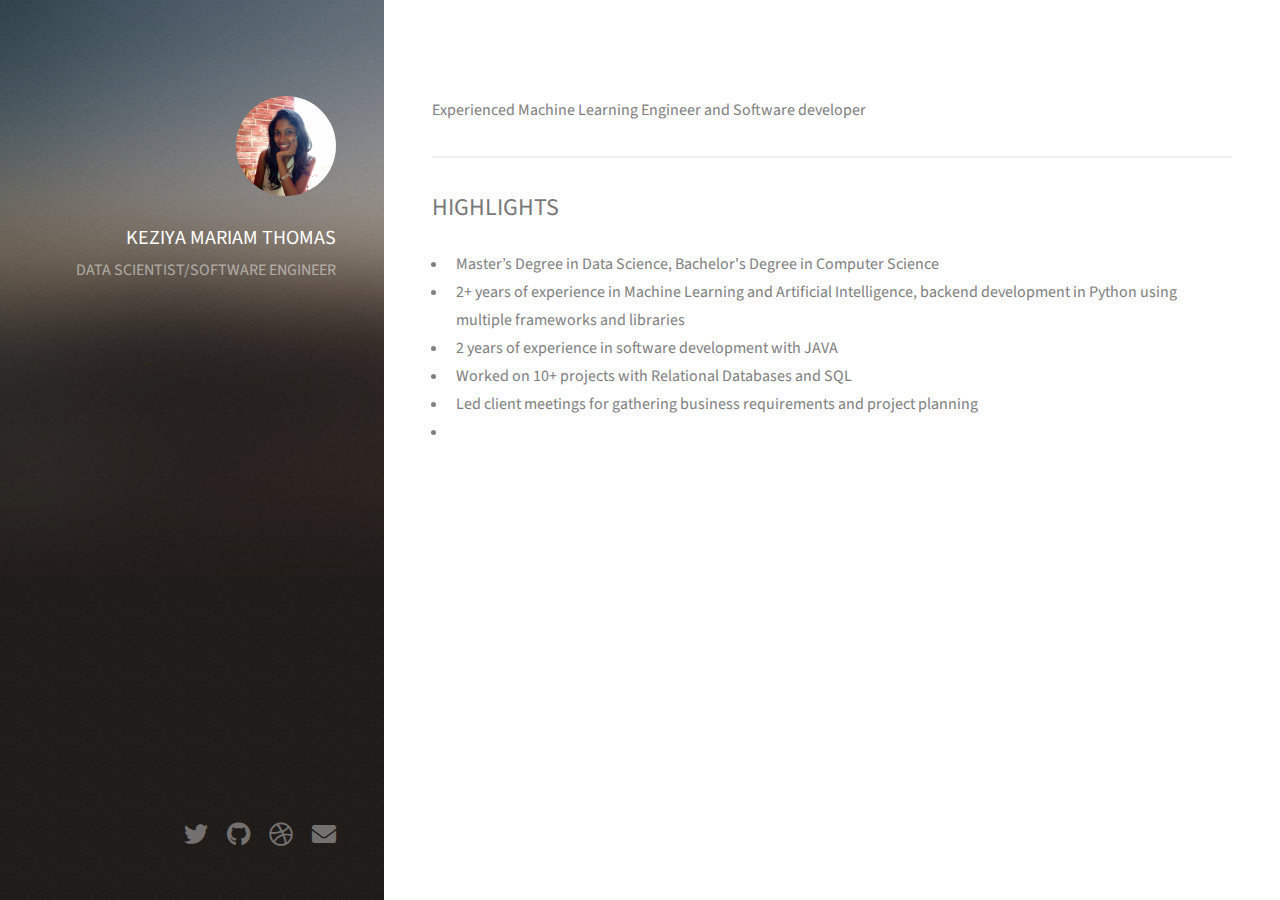
==== resume.html @ 7d2cc62a "New pages" ====
<!DOCTYPE HTML>
<!--
	Strata by HTML5 UP
	html5up.net | @ajlkn
	Free for personal and commercial use under the CCA 3.0 license (html5up.net/license)
-->
<html>
	<head>
		<title>Keziya Thomas - Portfolio</title>
		<meta charset="utf-8" />
		<meta name="viewport" content="width=device-width, initial-scale=1, user-scalable=no" />
		<link rel="stylesheet" href="assets/css/resume.css" />
	</head>
	<body class="is-preload">

		<!-- Header -->
			<header id="header">
				<div class="inner">
					<a href="#" class="image avatar"><img src="images/avatar.jpeg" alt="" /></a>
					<h1><strong>KEZIYA MARIAM THOMAS</strong>
						<!-- , a super simple -->
						<br />
					<!-- crafted by <a href="http://html5up.net">HTML5 UP</a>. -->
					</h1>
					<p>DATA SCIENTIST/SOFTWARE ENGINEER<br /></p>
				</div>
			</header>

		<!-- Main -->
			<div id="main">
                <section id="one">
                    <!-- <header class="major">
                        <h2>Ipsum lorem dolor aliquam ante commodo<br />
                        magna sed accumsan arcu neque.</h2>   
                    </header> -->
                    <p>Experienced Machine Learning Engineer and Software developer</p>
                    <!-- <hr> -->
                    <!-- <p>Accumsan orci faucibus id eu lorem semper. Eu ac iaculis ac nunc nisi lorem vulputate lorem neque cubilia ac in adipiscing in curae lobortis tortor primis integer massa adipiscing id nisi accumsan pellentesque commodo blandit enim arcu non at amet id arcu magna. Accumsan orci faucibus id eu lorem semper nunc nisi lorem vulputate lorem neque cubilia.</p> -->
                    <!-- <ul class="actions">
                        <li><a href="resume.html" class="button">Resume</a></li>
                    </ul> -->
                </section>

                <section id="two">
                    <h2>HIGHLIGHTS</h2>
                    <div class="highlight">
                        <ul id="highlights-points">
                            <li>Master’s Degree in Data Science, Bachelor's Degree in Computer Science</li>
                            <li>2+ years of experience in Machine Learning and Artificial Intelligence, backend development in Python using multiple frameworks and libraries</li>
                            <li>2 years of experience in software development with JAVA</li>
                            <li>Worked on 10+ projects with Relational Databases and SQL</li>
                            <li>Led client meetings for gathering business requirements and project planning</li>
                            <li></li>
                        </ul>
                    </div>
                </section>

			</div>

		<!-- Footer -->
			<footer id="footer">
				<div class="inner">
					<ul class="icons">
						<li><a href="#" class="icon brands fa-twitter"><span class="label">Twitter</span></a></li>
						<li><a href="#" class="icon brands fa-github"><span class="label">Github</span></a></li>
						<li><a href="#" class="icon brands fa-dribbble"><span class="label">Dribbble</span></a></li>
						<li><a href="#" class="icon solid fa-envelope"><span class="label">Email</span></a></li>
					</ul>
					<!-- <ul class="copyright">
						<li>&copy; Untitled</li><li>Design: <a href="http://html5up.net">HTML5 UP</a></li>
					</ul> -->
				</div>
			</footer>

		<!-- Scripts -->
			<script src="assets/js/jquery.min.js"></script>
			<script src="assets/js/jquery.poptrox.min.js"></script>
			<script src="assets/js/browser.min.js"></script>
			<script src="assets/js/breakpoints.min.js"></script>
			<script src="assets/js/util.js"></script>
			<script src="assets/js/main.js"></script>

	
    
    <script>
        // $.get("./Highlights.txt").
        // then(x => $("#highlights-points").html("<li>" + x.split('\n').join('</li><li>') + "</li>"))
        
        // $.support.cors = true;
        // $.ajax({
        //     url: "Highlights.txt",
        //     dataType: "text",
        //     cors: true ,
        //     crossDomain: true,
        //     secure: true,
        //     headers: {
        //         'Access-Control-Allow-Origin': '*',
        //     },
        //     success : function (data) {
        //         $html = "";
        //         var lines = data.split("\n");
        //         for (var i = 0, len = lines.length; i < len; i++) {
        //             $html += '<li>'+lines[i]+'</li>';
        //         }
        //         console.log($html)
        //         $('#highlights-points').append($html);
        //     }
        // });
        // console.log($html)

        async function loadHighlights(url){
            text = await fetch(url);
            displayText(await text.text());
        }
        function displayText(data){
            console.log(data);
            // $html = "";
            // var lines = data.split("\n");
            // for (var i = 0, len = lines.length; i < len; i++) {
            //     $html += '<li>'+lines[i]+'</li>';
            // }
            // console.log($html)
            // $('#highlights-points').append($html);
        }
        loadHighlights("./Highlights.txt");
    </script>
    </body>
</html>
---- assets/css/resume.css ----
@import url("fontawesome-all.min.css");
@import url("https://fonts.googleapis.com/css?family=Source+Sans+Pro:400,400italic");

/*
	Strata by HTML5 UP
	html5up.net | @ajlkn
	Free for personal and commercial use under the CCA 3.0 license (html5up.net/license)
*/

html, body, div, span, applet, object,
iframe, h1, h2, h3, h4, h5, h6, p, blockquote,
pre, a, abbr, acronym, address, big, cite,
code, del, dfn, em, img, ins, kbd, q, s, samp,
small, strike, strong, sub, sup, tt, var, b,
u, i, center, dl, dt, dd, ol, ul, li, fieldset,
form, label, legend, table, caption, tbody,
tfoot, thead, tr, th, td, article, aside,
canvas, details, embed, figure, figcaption,
footer, header, hgroup, menu, nav, output, ruby,
section, summary, time, mark, audio, video {
	margin: 0;
	padding: 0;
	border: 0;
	font-size: 100%;
	font: inherit;
	vertical-align: baseline;}

article, aside, details, figcaption, figure,
footer, header, hgroup, menu, nav, section {
	display: block;}

body {
	line-height: 1;
}

ol, ul {
	list-style: none;
}

blockquote, q {
	quotes: none;
}

	blockquote:before, blockquote:after, q:before, q:after {
		content: '';
		content: none;
	}

table {
	border-collapse: collapse;
	border-spacing: 0;
}

body {
	-webkit-text-size-adjust: none;
}

mark {
	background-color: transparent;
	color: inherit;
}

input::-moz-focus-inner {
	border: 0;
	padding: 0;
}

input, select, textarea {
	-moz-appearance: none;
	-webkit-appearance: none;
	-ms-appearance: none;
	appearance: none;
}

/* Basic */

	html {
		box-sizing: border-box;
	}

	*, *:before, *:after {
		box-sizing: inherit;
	}

	body {
		background: #fff;
	}

		body.is-preload *, body.is-preload *:before, body.is-preload *:after {
			-moz-animation: none !important;
			-webkit-animation: none !important;
			-ms-animation: none !important;
			animation: none !important;
			-moz-transition: none !important;
			-webkit-transition: none !important;
			-ms-transition: none !important;
			transition: none !important;
		}

	body, input, select, textarea {
		color: #a2a2a2;
		font-family: "Source Sans Pro", Helvetica, sans-serif;
		font-size: 16pt;
		font-weight: 400;
		line-height: 1.75em;
	}

	a {
		-moz-transition: color 0.2s ease-in-out, border-color 0.2s ease-in-out;
		-webkit-transition: color 0.2s ease-in-out, border-color 0.2s ease-in-out;
		-ms-transition: color 0.2s ease-in-out, border-color 0.2s ease-in-out;
		transition: color 0.2s ease-in-out, border-color 0.2s ease-in-out;
		border-bottom: dotted 1px;
		color: #49bf9d;
		text-decoration: none;
	}

		a:hover {
			border-bottom-color: transparent;
			color: #49bf9d !important;
			text-decoration: none;
		}

	strong, b {
		color: #787878;
		font-weight: 400;
	}

	em, i {
		font-style: italic;
	}

	p {
		margin: 0 0 2em 0;
	}

	h1, h2, h3, h4, h5, h6 {
		color: #787878;
		font-weight: 400;
		line-height: 1em;
		margin: 0 0 1em 0;
	}

		h1 a, h2 a, h3 a, h4 a, h5 a, h6 a {
			color: inherit;
			text-decoration: none;
		}

	h1 {
		font-size: 2em;
		line-height: 1.5em;
	}

	h2 {
		font-size: 1.5em;
		line-height: 1.5em;
	}

	h3 {
		font-size: 1.25em;
		line-height: 1.5em;
	}

	h4 {
		font-size: 1.1em;
		line-height: 1.5em;
	}

	h5 {
		font-size: 0.9em;
		line-height: 1.5em;
	}

	h6 {
		font-size: 0.7em;
		line-height: 1.5em;
	}

	sub {
		font-size: 0.8em;
		position: relative;
		top: 0.5em;
	}

	sup {
		font-size: 0.8em;
		position: relative;
		top: -0.5em;
	}

	hr {
		border: 0;
		border-bottom: solid 2px #efefef;
		/* margin: 2em 0; */
		margin: 1em 0;
	}

		hr.major {
			margin: 3em 0;
		}

	blockquote {
		border-left: solid 6px #efefef;
		font-style: italic;
		margin: 0 0 2em 0;
		padding: 0.5em 0 0.5em 1.5em;
	}

	code {
		background: #f7f7f7;
		border-radius: 0.35em;
		border: solid 2px #efefef;
		font-family: "Courier New", monospace;
		font-size: 0.9em;
		margin: 0 0.25em;
		padding: 0.25em 0.65em;
	}

	pre {
		-webkit-overflow-scrolling: touch;
		font-family: "Courier New", monospace;
		font-size: 0.9em;
		margin: 0 0 2em 0;
	}

		pre code {
			display: block;
			line-height: 1.75em;
			padding: 1em 1.5em;
			overflow-x: auto;
		}

	.align-left {
		text-align: left;
	}

	.align-center {
		text-align: center;
	}

	.align-right {
		text-align: right;
	}

/* Container */

	.container {
		margin: 0 auto;
		max-width: calc(100% - 4em);
		width: 100%;
	}

		.container.xsmall {
			width: 25%;
		}

		.container.small {
			width: 50%;
		}

		.container.medium {
			width: 75%;
		}

		.container.large {
			width: 125%;
		}

		.container.xlarge {
			width: 150%;
		}

		.container.max {
			width: 100%;
		}

		@media screen and (max-width: 980px) {

			.container {
				width: 100% !important;
				max-width: 100% !important;
			}

		}

		@media screen and (max-width: 480px) {

			.container {
				max-width: calc(100% - 3em);
			}

		}

/* Row */

	.row {
		display: flex;
		flex-wrap: wrap;
		box-sizing: border-box;
		align-items: stretch;
	}

		.row > * {
			box-sizing: border-box;
		}

		.row.gtr-uniform > * > :last-child {
			margin-bottom: 0;
		}

		.row.aln-left {
			justify-content: flex-start;
		}

		.row.aln-center {
			justify-content: center;
		}

		.row.aln-right {
			justify-content: flex-end;
		}

		.row.aln-top {
			align-items: flex-start;
		}

		.row.aln-middle {
			align-items: center;
		}

		.row.aln-bottom {
			align-items: flex-end;
		}

		.row > .imp {
			order: -1;
		}

		.row > .col-1 {
			width: 8.33333%;
		}

		.row > .off-1 {
			margin-left: 8.33333%;
		}

		.row > .col-2 {
			width: 16.66667%;
		}

		.row > .off-2 {
			margin-left: 16.66667%;
		}

		.row > .col-3 {
			width: 25%;
		}

		.row > .off-3 {
			margin-left: 25%;
		}

		.row > .col-4 {
			width: 33.33333%;
		}

		.row > .off-4 {
			margin-left: 33.33333%;
		}

		.row > .col-5 {
			width: 41.66667%;
		}

		.row > .off-5 {
			margin-left: 41.66667%;
		}

		.row > .col-6 {
			width: 50%;
		}

		.row > .off-6 {
			margin-left: 50%;
		}

		.row > .col-7 {
			width: 58.33333%;
		}

		.row > .off-7 {
			margin-left: 58.33333%;
		}

		.row > .col-8 {
			width: 66.66667%;
		}

		.row > .off-8 {
			margin-left: 66.66667%;
		}

		.row > .col-9 {
			width: 75%;
		}

		.row > .off-9 {
			margin-left: 75%;
		}

		.row > .col-10 {
			width: 83.33333%;
		}

		.row > .off-10 {
			margin-left: 83.33333%;
		}

		.row > .col-11 {
			width: 91.66667%;
		}

		.row > .off-11 {
			margin-left: 91.66667%;
		}

		.row > .col-12 {
			width: 100%;
		}

		.row > .off-12 {
			margin-left: 100%;
		}

		.row.gtr-0 {
			margin-top: 0;
			margin-left: 0em;
		}

			.row.gtr-0 > * {
				padding: 0 0 0 0em;
			}

			.row.gtr-0.gtr-uniform {
				margin-top: 0em;
			}

				.row.gtr-0.gtr-uniform > * {
					padding-top: 0em;
				}

		.row.gtr-25 {
			margin-top: 0;
			margin-left: -0.625em;
		}

			.row.gtr-25 > * {
				padding: 0 0 0 0.625em;
			}

			.row.gtr-25.gtr-uniform {
				margin-top: -0.625em;
			}

				.row.gtr-25.gtr-uniform > * {
					padding-top: 0.625em;
				}

		.row.gtr-50 {
			margin-top: 0;
			margin-left: -1.25em;
		}

			.row.gtr-50 > * {
				padding: 0 0 0 1.25em;
			}

			.row.gtr-50.gtr-uniform {
				margin-top: -1.25em;
			}

				.row.gtr-50.gtr-uniform > * {
					padding-top: 1.25em;
				}

		.row {
			margin-top: 0;
			margin-left: -2.5em;
		}

			.row > * {
				padding: 0 0 0 2.5em;
			}

			.row.gtr-uniform {
				margin-top: -2.5em;
			}

				.row.gtr-uniform > * {
					padding-top: 2.5em;
				}

		.row.gtr-150 {
			margin-top: 0;
			margin-left: -3.75em;
		}

			.row.gtr-150 > * {
				padding: 0 0 0 3.75em;
			}

			.row.gtr-150.gtr-uniform {
				margin-top: -3.75em;
			}

				.row.gtr-150.gtr-uniform > * {
					padding-top: 3.75em;
				}

		.row.gtr-200 {
			margin-top: 0;
			margin-left: -5em;
		}

			.row.gtr-200 > * {
				padding: 0 0 0 5em;
			}

			.row.gtr-200.gtr-uniform {
				margin-top: -5em;
			}

				.row.gtr-200.gtr-uniform > * {
					padding-top: 5em;
				}

		@media screen and (max-width: 1800px) {

			.row {
				display: flex;
				flex-wrap: wrap;
				box-sizing: border-box;
				align-items: stretch;
			}

				.row > * {
					box-sizing: border-box;
				}

				.row.gtr-uniform > * > :last-child {
					margin-bottom: 0;
				}

				.row.aln-left {
					justify-content: flex-start;
				}

				.row.aln-center {
					justify-content: center;
				}

				.row.aln-right {
					justify-content: flex-end;
				}

				.row.aln-top {
					align-items: flex-start;
				}

				.row.aln-middle {
					align-items: center;
				}

				.row.aln-bottom {
					align-items: flex-end;
				}

				.row > .imp-xlarge {
					order: -1;
				}

				.row > .col-1-xlarge {
					width: 8.33333%;
				}

				.row > .off-1-xlarge {
					margin-left: 8.33333%;
				}

				.row > .col-2-xlarge {
					width: 16.66667%;
				}

				.row > .off-2-xlarge {
					margin-left: 16.66667%;
				}

				.row > .col-3-xlarge {
					width: 25%;
				}

				.row > .off-3-xlarge {
					margin-left: 25%;
				}

				.row > .col-4-xlarge {
					width: 33.33333%;
				}

				.row > .off-4-xlarge {
					margin-left: 33.33333%;
				}

				.row > .col-5-xlarge {
					width: 41.66667%;
				}

				.row > .off-5-xlarge {
					margin-left: 41.66667%;
				}

				.row > .col-6-xlarge {
					width: 50%;
				}

				.row > .off-6-xlarge {
					margin-left: 50%;
				}

				.row > .col-7-xlarge {
					width: 58.33333%;
				}

				.row > .off-7-xlarge {
					margin-left: 58.33333%;
				}

				.row > .col-8-xlarge {
					width: 66.66667%;
				}

				.row > .off-8-xlarge {
					margin-left: 66.66667%;
				}

				.row > .col-9-xlarge {
					width: 75%;
				}

				.row > .off-9-xlarge {
					margin-left: 75%;
				}

				.row > .col-10-xlarge {
					width: 83.33333%;
				}

				.row > .off-10-xlarge {
					margin-left: 83.33333%;
				}

				.row > .col-11-xlarge {
					width: 91.66667%;
				}

				.row > .off-11-xlarge {
					margin-left: 91.66667%;
				}

				.row > .col-12-xlarge {
					width: 100%;
				}

				.row > .off-12-xlarge {
					margin-left: 100%;
				}

				.row.gtr-0 {
					margin-top: 0;
					margin-left: 0em;
				}

					.row.gtr-0 > * {
						padding: 0 0 0 0em;
					}

					.row.gtr-0.gtr-uniform {
						margin-top: 0em;
					}

						.row.gtr-0.gtr-uniform > * {
							padding-top: 0em;
						}

				.row.gtr-25 {
					margin-top: 0;
					margin-left: -0.625em;
				}

					.row.gtr-25 > * {
						padding: 0 0 0 0.625em;
					}

					.row.gtr-25.gtr-uniform {
						margin-top: -0.625em;
					}

						.row.gtr-25.gtr-uniform > * {
							padding-top: 0.625em;
						}

				.row.gtr-50 {
					margin-top: 0;
					margin-left: -1.25em;
				}

					.row.gtr-50 > * {
						padding: 0 0 0 1.25em;
					}

					.row.gtr-50.gtr-uniform {
						margin-top: -1.25em;
					}

						.row.gtr-50.gtr-uniform > * {
							padding-top: 1.25em;
						}

				.row {
					margin-top: 0;
					margin-left: -2.5em;
				}

					.row > * {
						padding: 0 0 0 2.5em;
					}

					.row.gtr-uniform {
						margin-top: -2.5em;
					}

						.row.gtr-uniform > * {
							padding-top: 2.5em;
						}

				.row.gtr-150 {
					margin-top: 0;
					margin-left: -3.75em;
				}

					.row.gtr-150 > * {
						padding: 0 0 0 3.75em;
					}

					.row.gtr-150.gtr-uniform {
						margin-top: -3.75em;
					}

						.row.gtr-150.gtr-uniform > * {
							padding-top: 3.75em;
						}

				.row.gtr-200 {
					margin-top: 0;
					margin-left: -5em;
				}

					.row.gtr-200 > * {
						padding: 0 0 0 5em;
					}

					.row.gtr-200.gtr-uniform {
						margin-top: -5em;
					}

						.row.gtr-200.gtr-uniform > * {
							padding-top: 5em;
						}

		}

		@media screen and (max-width: 1280px) {

			.row {
				display: flex;
				flex-wrap: wrap;
				box-sizing: border-box;
				align-items: stretch;
			}

				.row > * {
					box-sizing: border-box;
				}

				.row.gtr-uniform > * > :last-child {
					margin-bottom: 0;
				}

				.row.aln-left {
					justify-content: flex-start;
				}

				.row.aln-center {
					justify-content: center;
				}

				.row.aln-right {
					justify-content: flex-end;
				}

				.row.aln-top {
					align-items: flex-start;
				}

				.row.aln-middle {
					align-items: center;
				}

				.row.aln-bottom {
					align-items: flex-end;
				}

				.row > .imp-large {
					order: -1;
				}

				.row > .col-1-large {
					width: 8.33333%;
				}

				.row > .off-1-large {
					margin-left: 8.33333%;
				}

				.row > .col-2-large {
					width: 16.66667%;
				}

				.row > .off-2-large {
					margin-left: 16.66667%;
				}

				.row > .col-3-large {
					width: 25%;
				}

				.row > .off-3-large {
					margin-left: 25%;
				}

				.row > .col-4-large {
					width: 33.33333%;
				}

				.row > .off-4-large {
					margin-left: 33.33333%;
				}

				.row > .col-5-large {
					width: 41.66667%;
				}

				.row > .off-5-large {
					margin-left: 41.66667%;
				}

				.row > .col-6-large {
					width: 50%;
				}

				.row > .off-6-large {
					margin-left: 50%;
				}

				.row > .col-7-large {
					width: 58.33333%;
				}

				.row > .off-7-large {
					margin-left: 58.33333%;
				}

				.row > .col-8-large {
					width: 66.66667%;
				}

				.row > .off-8-large {
					margin-left: 66.66667%;
				}

				.row > .col-9-large {
					width: 75%;
				}

				.row > .off-9-large {
					margin-left: 75%;
				}

				.row > .col-10-large {
					width: 83.33333%;
				}

				.row > .off-10-large {
					margin-left: 83.33333%;
				}

				.row > .col-11-large {
					width: 91.66667%;
				}

				.row > .off-11-large {
					margin-left: 91.66667%;
				}

				.row > .col-12-large {
					width: 100%;
				}

				.row > .off-12-large {
					margin-left: 100%;
				}

				.row.gtr-0 {
					margin-top: 0;
					margin-left: 0em;
				}

					.row.gtr-0 > * {
						padding: 0 0 0 0em;
					}

					.row.gtr-0.gtr-uniform {
						margin-top: 0em;
					}

						.row.gtr-0.gtr-uniform > * {
							padding-top: 0em;
						}

				.row.gtr-25 {
					margin-top: 0;
					margin-left: -0.5em;
				}

					.row.gtr-25 > * {
						padding: 0 0 0 0.5em;
					}

					.row.gtr-25.gtr-uniform {
						margin-top: -0.5em;
					}

						.row.gtr-25.gtr-uniform > * {
							padding-top: 0.5em;
						}

				.row.gtr-50 {
					margin-top: 0;
					margin-left: -1em;
				}

					.row.gtr-50 > * {
						padding: 0 0 0 1em;
					}

					.row.gtr-50.gtr-uniform {
						margin-top: -1em;
					}

						.row.gtr-50.gtr-uniform > * {
							padding-top: 1em;
						}

				.row {
					margin-top: 0;
					margin-left: -2em;
				}

					.row > * {
						padding: 0 0 0 2em;
					}

					.row.gtr-uniform {
						margin-top: -2em;
					}

						.row.gtr-uniform > * {
							padding-top: 2em;
						}

				.row.gtr-150 {
					margin-top: 0;
					margin-left: -3em;
				}

					.row.gtr-150 > * {
						padding: 0 0 0 3em;
					}

					.row.gtr-150.gtr-uniform {
						margin-top: -3em;
					}

						.row.gtr-150.gtr-uniform > * {
							padding-top: 3em;
						}

				.row.gtr-200 {
					margin-top: 0;
					margin-left: -4em;
				}

					.row.gtr-200 > * {
						padding: 0 0 0 4em;
					}

					.row.gtr-200.gtr-uniform {
						margin-top: -4em;
					}

						.row.gtr-200.gtr-uniform > * {
							padding-top: 4em;
						}

		}

		@media screen and (max-width: 980px) {

			.row {
				display: flex;
				flex-wrap: wrap;
				box-sizing: border-box;
				align-items: stretch;
			}

				.row > * {
					box-sizing: border-box;
				}

				.row.gtr-uniform > * > :last-child {
					margin-bottom: 0;
				}

				.row.aln-left {
					justify-content: flex-start;
				}

				.row.aln-center {
					justify-content: center;
				}

				.row.aln-right {
					justify-content: flex-end;
				}

				.row.aln-top {
					align-items: flex-start;
				}

				.row.aln-middle {
					align-items: center;
				}

				.row.aln-bottom {
					align-items: flex-end;
				}

				.row > .imp-medium {
					order: -1;
				}

				.row > .col-1-medium {
					width: 8.33333%;
				}

				.row > .off-1-medium {
					margin-left: 8.33333%;
				}

				.row > .col-2-medium {
					width: 16.66667%;
				}

				.row > .off-2-medium {
					margin-left: 16.66667%;
				}

				.row > .col-3-medium {
					width: 25%;
				}

				.row > .off-3-medium {
					margin-left: 25%;
				}

				.row > .col-4-medium {
					width: 33.33333%;
				}

				.row > .off-4-medium {
					margin-left: 33.33333%;
				}

				.row > .col-5-medium {
					width: 41.66667%;
				}

				.row > .off-5-medium {
					margin-left: 41.66667%;
				}

				.row > .col-6-medium {
					width: 50%;
				}

				.row > .off-6-medium {
					margin-left: 50%;
				}

				.row > .col-7-medium {
					width: 58.33333%;
				}

				.row > .off-7-medium {
					margin-left: 58.33333%;
				}

				.row > .col-8-medium {
					width: 66.66667%;
				}

				.row > .off-8-medium {
					margin-left: 66.66667%;
				}

				.row > .col-9-medium {
					width: 75%;
				}

				.row > .off-9-medium {
					margin-left: 75%;
				}

				.row > .col-10-medium {
					width: 83.33333%;
				}

				.row > .off-10-medium {
					margin-left: 83.33333%;
				}

				.row > .col-11-medium {
					width: 91.66667%;
				}

				.row > .off-11-medium {
					margin-left: 91.66667%;
				}

				.row > .col-12-medium {
					width: 100%;
				}

				.row > .off-12-medium {
					margin-left: 100%;
				}

				.row.gtr-0 {
					margin-top: 0;
					margin-left: 0em;
				}

					.row.gtr-0 > * {
						padding: 0 0 0 0em;
					}

					.row.gtr-0.gtr-uniform {
						margin-top: 0em;
					}

						.row.gtr-0.gtr-uniform > * {
							padding-top: 0em;
						}

				.row.gtr-25 {
					margin-top: 0;
					margin-left: -0.5em;
				}

					.row.gtr-25 > * {
						padding: 0 0 0 0.5em;
					}

					.row.gtr-25.gtr-uniform {
						margin-top: -0.5em;
					}

						.row.gtr-25.gtr-uniform > * {
							padding-top: 0.5em;
						}

				.row.gtr-50 {
					margin-top: 0;
					margin-left: -1em;
				}

					.row.gtr-50 > * {
						padding: 0 0 0 1em;
					}

					.row.gtr-50.gtr-uniform {
						margin-top: -1em;
					}

						.row.gtr-50.gtr-uniform > * {
							padding-top: 1em;
						}

				.row {
					margin-top: 0;
					margin-left: -2em;
				}

					.row > * {
						padding: 0 0 0 2em;
					}

					.row.gtr-uniform {
						margin-top: -2em;
					}

						.row.gtr-uniform > * {
							padding-top: 2em;
						}

				.row.gtr-150 {
					margin-top: 0;
					margin-left: -3em;
				}

					.row.gtr-150 > * {
						padding: 0 0 0 3em;
					}

					.row.gtr-150.gtr-uniform {
						margin-top: -3em;
					}

						.row.gtr-150.gtr-uniform > * {
							padding-top: 3em;
						}

				.row.gtr-200 {
					margin-top: 0;
					margin-left: -4em;
				}

					.row.gtr-200 > * {
						padding: 0 0 0 4em;
					}

					.row.gtr-200.gtr-uniform {
						margin-top: -4em;
					}

						.row.gtr-200.gtr-uniform > * {
							padding-top: 4em;
						}

		}

		@media screen and (max-width: 736px) {

			.row {
				display: flex;
				flex-wrap: wrap;
				box-sizing: border-box;
				align-items: stretch;
			}

				.row > * {
					box-sizing: border-box;
				}

				.row.gtr-uniform > * > :last-child {
					margin-bottom: 0;
				}

				.row.aln-left {
					justify-content: flex-start;
				}

				.row.aln-center {
					justify-content: center;
				}

				.row.aln-right {
					justify-content: flex-end;
				}

				.row.aln-top {
					align-items: flex-start;
				}

				.row.aln-middle {
					align-items: center;
				}

				.row.aln-bottom {
					align-items: flex-end;
				}

				.row > .imp-small {
					order: -1;
				}

				.row > .col-1-small {
					width: 8.33333%;
				}

				.row > .off-1-small {
					margin-left: 8.33333%;
				}

				.row > .col-2-small {
					width: 16.66667%;
				}

				.row > .off-2-small {
					margin-left: 16.66667%;
				}

				.row > .col-3-small {
					width: 25%;
				}

				.row > .off-3-small {
					margin-left: 25%;
				}

				.row > .col-4-small {
					width: 33.33333%;
				}

				.row > .off-4-small {
					margin-left: 33.33333%;
				}

				.row > .col-5-small {
					width: 41.66667%;
				}

				.row > .off-5-small {
					margin-left: 41.66667%;
				}

				.row > .col-6-small {
					width: 50%;
				}

				.row > .off-6-small {
					margin-left: 50%;
				}

				.row > .col-7-small {
					width: 58.33333%;
				}

				.row > .off-7-small {
					margin-left: 58.33333%;
				}

				.row > .col-8-small {
					width: 66.66667%;
				}

				.row > .off-8-small {
					margin-left: 66.66667%;
				}

				.row > .col-9-small {
					width: 75%;
				}

				.row > .off-9-small {
					margin-left: 75%;
				}

				.row > .col-10-small {
					width: 83.33333%;
				}

				.row > .off-10-small {
					margin-left: 83.33333%;
				}

				.row > .col-11-small {
					width: 91.66667%;
				}

				.row > .off-11-small {
					margin-left: 91.66667%;
				}

				.row > .col-12-small {
					width: 100%;
				}

				.row > .off-12-small {
					margin-left: 100%;
				}

				.row.gtr-0 {
					margin-top: 0;
					margin-left: 0em;
				}

					.row.gtr-0 > * {
						padding: 0 0 0 0em;
					}

					.row.gtr-0.gtr-uniform {
						margin-top: 0em;
					}

						.row.gtr-0.gtr-uniform > * {
							padding-top: 0em;
						}

				.row.gtr-25 {
					margin-top: 0;
					margin-left: -0.375em;
				}

					.row.gtr-25 > * {
						padding: 0 0 0 0.375em;
					}

					.row.gtr-25.gtr-uniform {
						margin-top: -0.375em;
					}

						.row.gtr-25.gtr-uniform > * {
							padding-top: 0.375em;
						}

				.row.gtr-50 {
					margin-top: 0;
					margin-left: -0.75em;
				}

					.row.gtr-50 > * {
						padding: 0 0 0 0.75em;
					}

					.row.gtr-50.gtr-uniform {
						margin-top: -0.75em;
					}

						.row.gtr-50.gtr-uniform > * {
							padding-top: 0.75em;
						}

				.row {
					margin-top: 0;
					margin-left: -1.5em;
				}

					.row > * {
						padding: 0 0 0 1.5em;
					}

					.row.gtr-uniform {
						margin-top: -1.5em;
					}

						.row.gtr-uniform > * {
							padding-top: 1.5em;
						}

				.row.gtr-150 {
					margin-top: 0;
					margin-left: -2.25em;
				}

					.row.gtr-150 > * {
						padding: 0 0 0 2.25em;
					}

					.row.gtr-150.gtr-uniform {
						margin-top: -2.25em;
					}

						.row.gtr-150.gtr-uniform > * {
							padding-top: 2.25em;
						}

				.row.gtr-200 {
					margin-top: 0;
					margin-left: -3em;
				}

					.row.gtr-200 > * {
						padding: 0 0 0 3em;
					}

					.row.gtr-200.gtr-uniform {
						margin-top: -3em;
					}

						.row.gtr-200.gtr-uniform > * {
							padding-top: 3em;
						}

		}

		@media screen and (max-width: 480px) {

			.row {
				display: flex;
				flex-wrap: wrap;
				box-sizing: border-box;
				align-items: stretch;
			}

				.row > * {
					box-sizing: border-box;
				}

				.row.gtr-uniform > * > :last-child {
					margin-bottom: 0;
				}

				.row.aln-left {
					justify-content: flex-start;
				}

				.row.aln-center {
					justify-content: center;
				}

				.row.aln-right {
					justify-content: flex-end;
				}

				.row.aln-top {
					align-items: flex-start;
				}

				.row.aln-middle {
					align-items: center;
				}

				.row.aln-bottom {
					align-items: flex-end;
				}

				.row > .imp-xsmall {
					order: -1;
				}

				.row > .col-1-xsmall {
					width: 8.33333%;
				}

				.row > .off-1-xsmall {
					margin-left: 8.33333%;
				}

				.row > .col-2-xsmall {
					width: 16.66667%;
				}

				.row > .off-2-xsmall {
					margin-left: 16.66667%;
				}

				.row > .col-3-xsmall {
					width: 25%;
				}

				.row > .off-3-xsmall {
					margin-left: 25%;
				}

				.row > .col-4-xsmall {
					width: 33.33333%;
				}

				.row > .off-4-xsmall {
					margin-left: 33.33333%;
				}

				.row > .col-5-xsmall {
					width: 41.66667%;
				}

				.row > .off-5-xsmall {
					margin-left: 41.66667%;
				}

				.row > .col-6-xsmall {
					width: 50%;
				}

				.row > .off-6-xsmall {
					margin-left: 50%;
				}

				.row > .col-7-xsmall {
					width: 58.33333%;
				}

				.row > .off-7-xsmall {
					margin-left: 58.33333%;
				}

				.row > .col-8-xsmall {
					width: 66.66667%;
				}

				.row > .off-8-xsmall {
					margin-left: 66.66667%;
				}

				.row > .col-9-xsmall {
					width: 75%;
				}

				.row > .off-9-xsmall {
					margin-left: 75%;
				}

				.row > .col-10-xsmall {
					width: 83.33333%;
				}

				.row > .off-10-xsmall {
					margin-left: 83.33333%;
				}

				.row > .col-11-xsmall {
					width: 91.66667%;
				}

				.row > .off-11-xsmall {
					margin-left: 91.66667%;
				}

				.row > .col-12-xsmall {
					width: 100%;
				}

				.row > .off-12-xsmall {
					margin-left: 100%;
				}

				.row.gtr-0 {
					margin-top: 0;
					margin-left: 0em;
				}

					.row.gtr-0 > * {
						padding: 0 0 0 0em;
					}

					.row.gtr-0.gtr-uniform {
						margin-top: 0em;
					}

						.row.gtr-0.gtr-uniform > * {
							padding-top: 0em;
						}

				.row.gtr-25 {
					margin-top: 0;
					margin-left: -0.375em;
				}

					.row.gtr-25 > * {
						padding: 0 0 0 0.375em;
					}

					.row.gtr-25.gtr-uniform {
						margin-top: -0.375em;
					}

						.row.gtr-25.gtr-uniform > * {
							padding-top: 0.375em;
						}

				.row.gtr-50 {
					margin-top: 0;
					margin-left: -0.75em;
				}

					.row.gtr-50 > * {
						padding: 0 0 0 0.75em;
					}

					.row.gtr-50.gtr-uniform {
						margin-top: -0.75em;
					}

						.row.gtr-50.gtr-uniform > * {
							padding-top: 0.75em;
						}

				.row {
					margin-top: 0;
					margin-left: -1.5em;
				}

					.row > * {
						padding: 0 0 0 1.5em;
					}

					.row.gtr-uniform {
						margin-top: -1.5em;
					}

						.row.gtr-uniform > * {
							padding-top: 1.5em;
						}

				.row.gtr-150 {
					margin-top: 0;
					margin-left: -2.25em;
				}

					.row.gtr-150 > * {
						padding: 0 0 0 2.25em;
					}

					.row.gtr-150.gtr-uniform {
						margin-top: -2.25em;
					}

						.row.gtr-150.gtr-uniform > * {
							padding-top: 2.25em;
						}

				.row.gtr-200 {
					margin-top: 0;
					margin-left: -3em;
				}

					.row.gtr-200 > * {
						padding: 0 0 0 3em;
					}

					.row.gtr-200.gtr-uniform {
						margin-top: -3em;
					}

						.row.gtr-200.gtr-uniform > * {
							padding-top: 3em;
						}

		}

/* Section/Article */

	section.special, article.special {
		text-align: center;
	}

	header p {
		/* color: #b2b2b2; */
		/* color: #5e5e5e; */
		color: #808080;
		position: relative;
		margin: 0 0 1.5em 0;
	}

	header h2 + p {
		font-size: 1.25em;
		margin-top: -1em;
		line-height: 1.5em;
	}

	header h3 + p {
		font-size: 1.1em;
		margin-top: -0.8em;
		line-height: 1.5em;
	}

	header h4 + p,
	header h5 + p,
	header h6 + p {
		font-size: 0.9em;
		margin-top: -0.6em;
		line-height: 1.5em;
	}

	header.major h2 {
		font-size: 2em;
	}

/* Form */

	form {
		margin: 0 0 2em 0;
	}

	label {
		color: #787878;
		display: block;
		font-size: 0.9em;
		font-weight: 400;
		margin: 0 0 1em 0;
	}

	input[type="text"],
	input[type="password"],
	input[type="email"],
	select,
	textarea {
		-moz-appearance: none;
		-webkit-appearance: none;
		-ms-appearance: none;
		appearance: none;
		background: #f7f7f7;
		border-radius: 0.35em;
		border: solid 2px transparent;
		color: inherit;
		display: block;
		outline: 0;
		padding: 0 0.75em;
		text-decoration: none;
		width: 100%;
	}

		input[type="text"]:invalid,
		input[type="password"]:invalid,
		input[type="email"]:invalid,
		select:invalid,
		textarea:invalid {
			box-shadow: none;
		}

		input[type="text"]:focus,
		input[type="password"]:focus,
		input[type="email"]:focus,
		select:focus,
		textarea:focus {
			border-color: #49bf9d;
		}

	select {
		background-image: url("data:image/svg+xml;charset=utf8,%3Csvg xmlns='http://www.w3.org/2000/svg' width='40' height='40' preserveAspectRatio='none' viewBox='0 0 40 40'%3E%3Cpath d='M9.4,12.3l10.4,10.4l10.4-10.4c0.2-0.2,0.5-0.4,0.9-0.4c0.3,0,0.6,0.1,0.9,0.4l3.3,3.3c0.2,0.2,0.4,0.5,0.4,0.9 c0,0.4-0.1,0.6-0.4,0.9L20.7,31.9c-0.2,0.2-0.5,0.4-0.9,0.4c-0.3,0-0.6-0.1-0.9-0.4L4.3,17.3c-0.2-0.2-0.4-0.5-0.4-0.9 c0-0.4,0.1-0.6,0.4-0.9l3.3-3.3c0.2-0.2,0.5-0.4,0.9-0.4S9.1,12.1,9.4,12.3z' fill='%23dfdfdf' /%3E%3C/svg%3E");
		background-size: 1.25rem;
		background-repeat: no-repeat;
		background-position: calc(100% - 1rem) center;
		height: 2.75em;
		padding-right: 2.75em;
		text-overflow: ellipsis;
	}

		select option {
			color: #787878;
			background: #fff;
		}

		select:focus::-ms-value {
			background-color: transparent;
		}

		select::-ms-expand {
			display: none;
		}

	input[type="text"],
	input[type="password"],
	input[type="email"],
	select {
		height: 2.75em;
	}

	textarea {
		padding: 0.75em;
	}

	input[type="checkbox"],
	input[type="radio"] {
		-moz-appearance: none;
		-webkit-appearance: none;
		-ms-appearance: none;
		appearance: none;
		display: block;
		float: left;
		margin-right: -2em;
		opacity: 0;
		width: 1em;
		z-index: -1;
	}

		input[type="checkbox"] + label,
		input[type="radio"] + label {
			text-decoration: none;
			color: #a2a2a2;
			cursor: pointer;
			display: inline-block;
			font-size: 1em;
			font-weight: 400;
			padding-left: 2.4em;
			padding-right: 0.75em;
			position: relative;
		}

			input[type="checkbox"] + label:before,
			input[type="radio"] + label:before {
				-moz-osx-font-smoothing: grayscale;
				-webkit-font-smoothing: antialiased;
				display: inline-block;
				font-style: normal;
				font-variant: normal;
				text-rendering: auto;
				line-height: 1;
				text-transform: none !important;
				font-family: 'Font Awesome 5 Free';
				font-weight: 900;
			}

			input[type="checkbox"] + label:before,
			input[type="radio"] + label:before {
				background: #f7f7f7;
				border-radius: 0.35em;
				border: solid 2px transparent;
				content: '';
				display: inline-block;
				font-size: 0.8em;
				height: 2.0625em;
				left: 0;
				line-height: 1.85625em;
				position: absolute;
				text-align: center;
				top: 0;
				width: 2.0625em;
			}

		input[type="checkbox"]:checked + label:before,
		input[type="radio"]:checked + label:before {
			background: #787878;
			border-color: #787878;
			color: #fff;
			content: '\f00c';
		}

		input[type="checkbox"]:focus + label:before,
		input[type="radio"]:focus + label:before {
			border-color: #49bf9d;
		}

	input[type="checkbox"] + label:before {
		border-radius: 0.35em;
	}

	input[type="radio"] + label:before {
		border-radius: 100%;
	}

	::-webkit-input-placeholder {
		color: #b2b2b2 !important;
		opacity: 1.0;
	}

	:-moz-placeholder {
		color: #b2b2b2 !important;
		opacity: 1.0;
	}

	::-moz-placeholder {
		color: #b2b2b2 !important;
		opacity: 1.0;
	}

	:-ms-input-placeholder {
		color: #b2b2b2 !important;
		opacity: 1.0;
	}

/* Box */

	.box {
		border-radius: 0.35em;
		border: solid 2px #efefef;
		margin-bottom: 2em;
		padding: 1.5em;
	}

		.box > :last-child,
		.box > :last-child > :last-child,
		.box > :last-child > :last-child > :last-child {
			margin-bottom: 0;
		}

		.box.alt {
			border: 0;
			border-radius: 0;
			padding: 0;
		}

/* Icon */

	.icon {
		text-decoration: none;
		border-bottom: none;
		position: relative;
	}

		.icon:before {
			-moz-osx-font-smoothing: grayscale;
			-webkit-font-smoothing: antialiased;
			display: inline-block;
			font-style: normal;
			font-variant: normal;
			text-rendering: auto;
			line-height: 1;
			text-transform: none !important;
			font-family: 'Font Awesome 5 Free';
			font-weight: 400;
		}

		.icon > .label {
			display: none;
		}

		.icon:before {
			line-height: inherit;
		}

		.icon.solid:before {
			font-weight: 900;
		}

		.icon.brands:before {
			font-family: 'Font Awesome 5 Brands';
		}

/* Image */

	.image {
		border-radius: 0.35em;
		border: 0;
		display: inline-block;
		position: relative;
	}

		.image:before {
			-moz-transition: opacity 0.2s ease-in-out;
			-webkit-transition: opacity 0.2s ease-in-out;
			-ms-transition: opacity 0.2s ease-in-out;
			transition: opacity 0.2s ease-in-out;
			background: url("images/overlay.png");
			border-radius: 0.35em;
			content: '';
			display: block;
			height: 100%;
			left: 0;
			opacity: 0.5;
			position: absolute;
			top: 0;
			width: 100%;
		}

		.image.thumb {
			text-align: center;
		}

			.image.thumb:after {
				-moz-transition: opacity 0.2s ease-in-out;
				-webkit-transition: opacity 0.2s ease-in-out;
				-ms-transition: opacity 0.2s ease-in-out;
				transition: opacity 0.2s ease-in-out;
				border-radius: 0.35em;
				border: solid 3px rgba(255, 255, 255, 0.5);
				color: #fff;
				content: 'View';
				display: inline-block;
				font-size: 0.8em;
				font-weight: 400;
				left: 50%;
				line-height: 2.25em;
				margin: -1.25em 0 0 -3em;
				opacity: 0;
				padding: 0 1.5em;
				position: absolute;
				text-align: center;
				text-decoration: none;
				top: 50%;
				white-space: nowrap;
			}

			.image.thumb:hover:after {
				opacity: 1.0;
			}

			.image.thumb:hover:before {
				background: url("images/overlay.png"), url("images/overlay.png");
				opacity: 1.0;
			}

		.image img {
			border-radius: 0.35em;
			display: block;
		}

		.image.left {
			float: left;
			margin: 0 1.5em 1em 0;
			top: 0.25em;
		}

		.image.right {
			float: right;
			margin: 0 0 1em 1.5em;
			top: 0.25em;
		}

		.image.left, .image.right {
			max-width: 40%;
		}

			.image.left img, .image.right img {
				width: 100%;
			}

		.image.fit {
			display: block;
			margin: 0 0 2em 0;
			width: 100%;
		}

			.image.fit img {
				width: 100%;
			}

		.image.avatar {
			border-radius: 100%;
		}

			.image.avatar:before {
				display: none;
			}

			.image.avatar img {
				border-radius: 100%;
				width: 100%;
			}

/* List */

	ol {
		list-style: decimal;
		margin: 0 0 2em 0;
		padding-left: 1.25em;
	}

		ol li {
			padding-left: 0.25em;
		}

	ul {
		list-style: disc;
		margin: 0 0 2em 0;
		padding-left: 1em;
	}

		ul li {
			padding-left: 0.5em;
		}

		ul.alt {
			list-style: none;
			padding-left: 0;
		}

			ul.alt li {
				border-top: solid 2px #efefef;
				padding: 0.5em 0;
			}

				ul.alt li:first-child {
					border-top: 0;
					padding-top: 0;
				}

	dl {
		margin: 0 0 2em 0;
	}

/* Icons */

	ul.icons {
		cursor: default;
		list-style: none;
		padding-left: 0;
	}

		ul.icons li {
			display: inline-block;
			padding: 0 1em 0 0;
		}

			ul.icons li:last-child {
				padding-right: 0;
			}

			ul.icons li .icon:before {
				font-size: 1.5em;
			}

/* Labeled Icons */

	ul.labeled-icons {
		list-style: none;
		padding: 0;
	}

		ul.labeled-icons li {
			line-height: 1.75em;
			margin: 1.5em 0 0 0;
			padding-left: 2.25em;
			position: relative;
		}

			ul.labeled-icons li:first-child {
				margin-top: 0;
			}

			ul.labeled-icons li a {
				color: inherit;
			}

			ul.labeled-icons li h3 {
				color: #b2b2b2;
				left: 0;
				position: absolute;
				text-align: center;
				top: 0;
				width: 1em;
			}

/* Actions */

	ul.actions {
		display: -moz-flex;
		display: -webkit-flex;
		display: -ms-flex;
		display: flex;
		cursor: default;
		list-style: none;
		margin-left: -1em;
		padding-left: 0;
	}

		ul.actions li {
			padding: 0 0 0 1em;
			vertical-align: middle;
		}

		ul.actions.special {
			-moz-justify-content: center;
			-webkit-justify-content: center;
			-ms-justify-content: center;
			justify-content: center;
			width: 100%;
			margin-left: 0;
		}

			ul.actions.special li:first-child {
				padding-left: 0;
			}

		ul.actions.stacked {
			-moz-flex-direction: column;
			-webkit-flex-direction: column;
			-ms-flex-direction: column;
			flex-direction: column;
			margin-left: 0;
		}

			ul.actions.stacked li {
				padding: 1.3em 0 0 0;
			}

				ul.actions.stacked li:first-child {
					padding-top: 0;
				}

		ul.actions.fit {
			width: calc(100% + 1em);
		}

			ul.actions.fit li {
				-moz-flex-grow: 1;
				-webkit-flex-grow: 1;
				-ms-flex-grow: 1;
				flex-grow: 1;
				-moz-flex-shrink: 1;
				-webkit-flex-shrink: 1;
				-ms-flex-shrink: 1;
				flex-shrink: 1;
				width: 100%;
			}

				ul.actions.fit li > * {
					width: 100%;
				}

			ul.actions.fit.stacked {
				width: 100%;
			}

		@media screen and (max-width: 480px) {

			ul.actions:not(.fixed) {
				-moz-flex-direction: column;
				-webkit-flex-direction: column;
				-ms-flex-direction: column;
				flex-direction: column;
				margin-left: 0;
				width: 100% !important;
			}

				ul.actions:not(.fixed) li {
					-moz-flex-grow: 1;
					-webkit-flex-grow: 1;
					-ms-flex-grow: 1;
					flex-grow: 1;
					-moz-flex-shrink: 1;
					-webkit-flex-shrink: 1;
					-ms-flex-shrink: 1;
					flex-shrink: 1;
					padding: 1em 0 0 0;
					text-align: center;
					width: 100%;
				}

					ul.actions:not(.fixed) li > * {
						width: 100%;
					}

					ul.actions:not(.fixed) li:first-child {
						padding-top: 0;
					}

					ul.actions:not(.fixed) li input[type="submit"],
					ul.actions:not(.fixed) li input[type="reset"],
					ul.actions:not(.fixed) li input[type="button"],
					ul.actions:not(.fixed) li button,
					ul.actions:not(.fixed) li .button {
						width: 100%;
					}

						ul.actions:not(.fixed) li input[type="submit"].icon:before,
						ul.actions:not(.fixed) li input[type="reset"].icon:before,
						ul.actions:not(.fixed) li input[type="button"].icon:before,
						ul.actions:not(.fixed) li button.icon:before,
						ul.actions:not(.fixed) li .button.icon:before {
							margin-left: -0.5em;
						}

		}

/* Table */

	.table-wrapper {
		-webkit-overflow-scrolling: touch;
		overflow-x: auto;
	}

	table {
		margin: 0 0 2em 0;
		width: 100%;
	}

		table tbody tr {
			border: solid 1px #efefef;
			border-left: 0;
			border-right: 0;
		}

			table tbody tr:nth-child(2n + 1) {
				background-color: #f7f7f7;
			}

		table td {
			padding: 0.75em 0.75em;
		}

		table th {
			color: #787878;
			font-size: 0.9em;
			font-weight: 400;
			padding: 0 0.75em 0.75em 0.75em;
			text-align: left;
		}

		table thead {
			border-bottom: solid 2px #efefef;
		}

		table tfoot {
			border-top: solid 2px #efefef;
		}

		table.alt {
			border-collapse: separate;
		}

			table.alt tbody tr td {
				border: solid 2px #efefef;
				border-left-width: 0;
				border-top-width: 0;
			}

				table.alt tbody tr td:first-child {
					border-left-width: 2px;
				}

			table.alt tbody tr:first-child td {
				border-top-width: 2px;
			}

			table.alt thead {
				border-bottom: 0;
			}

			table.alt tfoot {
				border-top: 0;
			}

/* Button */

	input[type="submit"],
	input[type="reset"],
	input[type="button"],
	.button {
		-moz-appearance: none;
		-webkit-appearance: none;
		-ms-appearance: none;
		appearance: none;
		-moz-transition: background-color 0.2s ease-in-out, color 0.2s ease-in-out, border-color 0.2s ease-in-out;
		-webkit-transition: background-color 0.2s ease-in-out, color 0.2s ease-in-out, border-color 0.2s ease-in-out;
		-ms-transition: background-color 0.2s ease-in-out, color 0.2s ease-in-out, border-color 0.2s ease-in-out;
		transition: background-color 0.2s ease-in-out, color 0.2s ease-in-out, border-color 0.2s ease-in-out;
		background-color: transparent;
		border-radius: 0.35em;
		border: solid 3px #efefef;
		color: #787878 !important;
		cursor: pointer;
		display: inline-block;
		font-weight: 400;
		height: 3.15em;
		height: calc(2.75em + 6px);
		line-height: 2.75em;
		min-width: 10em;
		padding: 0 1.5em;
		text-align: center;
		text-decoration: none;
		white-space: nowrap;
	}

		input[type="submit"]:hover,
		input[type="reset"]:hover,
		input[type="button"]:hover,
		.button:hover {
			border-color: #49bf9d;
			color: #49bf9d !important;
		}

		input[type="submit"]:active,
		input[type="reset"]:active,
		input[type="button"]:active,
		.button:active {
			background-color: rgba(73, 191, 157, 0.1);
			border-color: #49bf9d;
			color: #49bf9d !important;
		}

		input[type="submit"].icon,
		input[type="reset"].icon,
		input[type="button"].icon,
		.button.icon {
			padding-left: 1.35em;
		}

			input[type="submit"].icon:before,
			input[type="reset"].icon:before,
			input[type="button"].icon:before,
			.button.icon:before {
				margin-right: 0.5em;
			}

		input[type="submit"].fit,
		input[type="reset"].fit,
		input[type="button"].fit,
		.button.fit {
			min-width: 0;
			width: 100%;
		}

		input[type="submit"].small,
		input[type="reset"].small,
		input[type="button"].small,
		.button.small {
			font-size: 0.8em;
		}

		input[type="submit"].large,
		input[type="reset"].large,
		input[type="button"].large,
		.button.large {
			font-size: 1.35em;
		}

		input[type="submit"].primary,
		input[type="reset"].primary,
		input[type="button"].primary,
		.button.primary {
			background-color: #49bf9d;
			border-color: #49bf9d;
			color: #ffffff !important;
		}

			input[type="submit"].primary:hover,
			input[type="reset"].primary:hover,
			input[type="button"].primary:hover,
			.button.primary:hover {
				background-color: #5cc6a7;
				border-color: #5cc6a7;
			}

			input[type="submit"].primary:active,
			input[type="reset"].primary:active,
			input[type="button"].primary:active,
			.button.primary:active {
				background-color: #3eb08f;
				border-color: #3eb08f;
			}

		input[type="submit"].disabled, input[type="submit"]:disabled,
		input[type="reset"].disabled,
		input[type="reset"]:disabled,
		input[type="button"].disabled,
		input[type="button"]:disabled,
		.button.disabled,
		.button:disabled {
			background-color: #e7e7e7 !important;
			border-color: #e7e7e7 !important;
			color: #b2b2b2 !important;
			cursor: default;
		}

/* Work Item */

	.work-item {
		margin: 0 0 2em 0;
	}

		.work-item .image {
			margin: 0 0 1.5em 0;
		}

		.work-item h3 {
			font-size: 1em;
			margin: 0 0 0.5em 0;
		}

		.work-item p {
			font-size: 0.8em;
			line-height: 1.5em;
			margin: 0;
		}

/* Header */

	#header {
		display: -moz-flex;
		display: -webkit-flex;
		display: -ms-flex;
		display: flex;
		-moz-flex-direction: column;
		-webkit-flex-direction: column;
		-ms-flex-direction: column;
		flex-direction: column;
		-moz-align-items: -moz-flex-end;
		-webkit-align-items: -webkit-flex-end;
		-ms-align-items: -ms-flex-end;
		align-items: flex-end;
		-moz-justify-content: space-between;
		-webkit-justify-content: space-between;
		-ms-justify-content: space-between;
		justify-content: space-between;
		background-color: #1f1815;
		background-attachment: scroll,								scroll;
		background-image: url("images/overlay.png"), url("../../images/bg.jpg");
		background-position: top left,							top left;
		background-repeat: repeat,								no-repeat;
		background-size: auto,								150%;
		color: rgba(255, 255, 255, 0.5);
		height: 100%;
		left: 0;
		padding: 8em 4em;
		position: fixed;
		text-align: right;
		top: 0;
		/* width: 35%; */
		width: 30%;
	}

		#header > * {
			-moz-flex-shrink: 0;
			-webkit-flex-shrink: 0;
			-ms-flex-shrink: 0;
			flex-shrink: 0;
			width: 100%;
		}

		#header > .inner {
			-moz-flex-grow: 1;
			-webkit-flex-grow: 1;
			-ms-flex-grow: 1;
			flex-grow: 1;
			margin: 0 0 2em 0;
		}

		#header strong, #header b {
			color: #ffffff;
		}

		#header h2, #header h3, #header h4, #header h5, #header h6 {
			color: #ffffff;
		}

		#header h1 {
			color: rgba(255, 255, 255, 0.5);
			/* font-size: 1.35em; */
			font-size: 1.35em;
			line-height: 1.75em;
			margin: 0;
		}
		#header p {
			color: rgba(255, 255, 255, 0.5);
			/* font-size: 1.35em; */
			font-size: 1em;
			line-height: 1.75em;
			margin: 0;
		}

		#header .image.avatar {
			margin: 0 0 1em 0;
			width: 6.25em;
		}

/* Footer */

	#footer .icons {
		margin: 1em 0 0 0;
	}

		#footer .icons a {
			color: rgba(255, 255, 255, 0.4);
		}

	#footer .copyright {
		color: rgba(255, 255, 255, 0.4);
		font-size: 0.8em;
		list-style: none;
		margin: 1em 0 0 0;
		padding: 0;
	}

		#footer .copyright li {
			border-left: solid 1px rgba(255, 255, 255, 0.25);
			display: inline-block;
			line-height: 1em;
			margin-left: 0.75em;
			padding-left: 0.75em;
		}

			#footer .copyright li:first-child {
				border-left: 0;
				margin-left: 0;
				padding-left: 0;
			}

			#footer .copyright li a {
				color: inherit;
			}

/* Main */

	#main {
		/* margin-left: 35%; */
		margin-left: 30%;
		max-width: 54em;
		padding: 8em 4em 4em 4em;
		/* width: calc(100% - 35%); */
		width: calc(100% - 30%);
	}

		#main > section {
			border-top: solid 2px #efefef;
			margin: 2em 0 0 0;
			padding: 2em 0 0 0;
			/* color: rgba(255, 255, 255, 0.2); */
		}

			#main > section:first-child {
				border-top: 0;
				margin-top: 0;
				padding-top: 0;
			}
		#main > section p,ul {
			color: #808080;
		}

/* Poptrox */

	@-moz-keyframes spin {
		0% {
			-moz-transform: rotate(0deg);
			-webkit-transform: rotate(0deg);
			-ms-transform: rotate(0deg);
			transform: rotate(0deg);
		}

		100% {
			-moz-transform: rotate(360deg);
			-webkit-transform: rotate(360deg);
			-ms-transform: rotate(360deg);
			transform: rotate(360deg);
		}
	}

	@-webkit-keyframes spin {
		0% {
			-moz-transform: rotate(0deg);
			-webkit-transform: rotate(0deg);
			-ms-transform: rotate(0deg);
			transform: rotate(0deg);
		}

		100% {
			-moz-transform: rotate(360deg);
			-webkit-transform: rotate(360deg);
			-ms-transform: rotate(360deg);
			transform: rotate(360deg);
		}
	}

	@-ms-keyframes spin {
		0% {
			-moz-transform: rotate(0deg);
			-webkit-transform: rotate(0deg);
			-ms-transform: rotate(0deg);
			transform: rotate(0deg);
		}

		100% {
			-moz-transform: rotate(360deg);
			-webkit-transform: rotate(360deg);
			-ms-transform: rotate(360deg);
			transform: rotate(360deg);
		}
	}

	@keyframes spin {
		0% {
			-moz-transform: rotate(0deg);
			-webkit-transform: rotate(0deg);
			-ms-transform: rotate(0deg);
			transform: rotate(0deg);
		}

		100% {
			-moz-transform: rotate(360deg);
			-webkit-transform: rotate(360deg);
			-ms-transform: rotate(360deg);
			transform: rotate(360deg);
		}
	}

	.poptrox-popup {
		-moz-box-sizing: content-box;
		-webkit-box-sizing: content-box;
		-ms-box-sizing: content-box;
		box-sizing: content-box;
		-webkit-tap-highlight-color: rgba(255, 255, 255, 0);
		background: #fff;
		border-radius: 0.35em;
		box-shadow: 0 0.1em 0.15em 0 rgba(0, 0, 0, 0.15);
		overflow: hidden;
		padding-bottom: 3em;
	}

		.poptrox-popup .loader {
			text-decoration: none;
			-moz-animation: spin 1s linear infinite;
			-webkit-animation: spin 1s linear infinite;
			-ms-animation: spin 1s linear infinite;
			animation: spin 1s linear infinite;
			font-size: 1.5em;
			height: 1em;
			left: 50%;
			line-height: 1em;
			margin: -0.5em 0 0 -0.5em;
			position: absolute;
			top: 50%;
			width: 1em;
		}

			.poptrox-popup .loader:before {
				-moz-osx-font-smoothing: grayscale;
				-webkit-font-smoothing: antialiased;
				display: inline-block;
				font-style: normal;
				font-variant: normal;
				text-rendering: auto;
				line-height: 1;
				text-transform: none !important;
				font-family: 'Font Awesome 5 Free';
				font-weight: 900;
			}

			.poptrox-popup .loader:before {
				content: '\f1ce';
			}

		.poptrox-popup .caption {
			background: #fff;
			bottom: 0;
			cursor: default;
			font-size: 0.9em;
			height: 3em;
			left: 0;
			line-height: 2.8em;
			position: absolute;
			text-align: center;
			width: 100%;
			z-index: 1;
		}

		.poptrox-popup .nav-next,
		.poptrox-popup .nav-previous {
			text-decoration: none;
			-moz-transition: opacity 0.2s ease-in-out;
			-webkit-transition: opacity 0.2s ease-in-out;
			-ms-transition: opacity 0.2s ease-in-out;
			transition: opacity 0.2s ease-in-out;
			-webkit-tap-highlight-color: rgba(255, 255, 255, 0);
			background: rgba(0, 0, 0, 0.01);
			cursor: pointer;
			height: 100%;
			opacity: 0;
			position: absolute;
			top: 0;
			width: 50%;
		}

			.poptrox-popup .nav-next:before,
			.poptrox-popup .nav-previous:before {
				-moz-osx-font-smoothing: grayscale;
				-webkit-font-smoothing: antialiased;
				display: inline-block;
				font-style: normal;
				font-variant: normal;
				text-rendering: auto;
				line-height: 1;
				text-transform: none !important;
				font-family: 'Font Awesome 5 Free';
				font-weight: 900;
			}

			.poptrox-popup .nav-next:before,
			.poptrox-popup .nav-previous:before {
				color: #fff;
				font-size: 2.5em;
				height: 1em;
				line-height: 1em;
				margin-top: -0.75em;
				position: absolute;
				text-align: center;
				top: 50%;
				width: 1.5em;
			}

		.poptrox-popup .nav-next {
			right: 0;
		}

			.poptrox-popup .nav-next:before {
				content: '\f105';
				right: 0;
			}

		.poptrox-popup .nav-previous {
			left: 0;
		}

			.poptrox-popup .nav-previous:before {
				content: '\f104';
				left: 0;
			}

		.poptrox-popup .closer {
			text-decoration: none;
			-moz-transition: opacity 0.2s ease-in-out;
			-webkit-transition: opacity 0.2s ease-in-out;
			-ms-transition: opacity 0.2s ease-in-out;
			transition: opacity 0.2s ease-in-out;
			-webkit-tap-highlight-color: rgba(255, 255, 255, 0);
			color: #fff;
			height: 4em;
			line-height: 4em;
			opacity: 0;
			position: absolute;
			right: 0;
			text-align: center;
			top: 0;
			width: 4em;
			z-index: 2;
		}

			.poptrox-popup .closer:before {
				-moz-osx-font-smoothing: grayscale;
				-webkit-font-smoothing: antialiased;
				display: inline-block;
				font-style: normal;
				font-variant: normal;
				text-rendering: auto;
				line-height: 1;
				text-transform: none !important;
				font-family: 'Font Awesome 5 Free';
				font-weight: 900;
			}

			.poptrox-popup .closer:before {
				-moz-box-sizing: content-box;
				-webkit-box-sizing: content-box;
				-ms-box-sizing: content-box;
				box-sizing: content-box;
				border-radius: 100%;
				border: solid 3px rgba(255, 255, 255, 0.5);
				content: '\f00d';
				display: block;
				font-size: 1em;
				height: 1.75em;
				left: 50%;
				line-height: 1.75em;
				margin: -0.875em 0 0 -0.875em;
				position: absolute;
				top: 50%;
				width: 1.75em;
			}

		.poptrox-popup:hover .nav-next,
		.poptrox-popup:hover .nav-previous {
			opacity: 0.5;
		}

			.poptrox-popup:hover .nav-next:hover,
			.poptrox-popup:hover .nav-previous:hover {
				opacity: 1.0;
			}

		.poptrox-popup:hover .closer {
			opacity: 0.5;
		}

			.poptrox-popup:hover .closer:hover {
				opacity: 1.0;
			}

/* Touch */

	body.is-touch .image.thumb:before {
		opacity: 0.5 !important;
	}

	body.is-touch .image.thumb:after {
		display: none !important;
	}

	body.is-touch #header {
		background-attachment: scroll;
		background-size: auto, cover;
	}

	body.is-touch .poptrox-popup .nav-next,
	body.is-touch .poptrox-popup .nav-previous,
	body.is-touch .poptrox-popup .closer {
		opacity: 1.0 !important;
	}

/* XLarge */

	@media screen and (max-width: 1800px) {

		/* Basic */

			body, input, select, textarea {
				font-size: 12pt;
			}

	}

/* Large */

	@media screen and (max-width: 1280px) {

		/* Header */

			#header {
				padding: 6em 3em 3em 3em;
				width: 30%;
			}

				#header h1 {
					font-size: 1.25em;
				}

					#header h1 br {
						display: none;
					}

				#header > .inner {
					margin-bottom: 0;
				}

		/* Footer */

			#footer .copyright li {
				border-left-width: 0;
				display: block;
				line-height: 2.25em;
				margin-left: 0;
				padding-left: 0;
			}

		/* Main */

			#main {
				margin-left: 30%;
				max-width: none;
				padding: 6em 3em 3em 3em;
				width: calc(100% - 30%);
			}

	}

/* Medium */

	@media screen and (max-width: 980px) {

		/* Basic */

			h1 br, h2 br, h3 br, h4 br, h5 br, h6 br {
				display: none;
			}

		/* List */

			ul.icons li .icon {
				font-size: 1.25em;
			}

		/* Header */

			#header {
				background-attachment: scroll;
				background-position: top left, center center;
				background-size: auto,		cover;
				left: auto;
				padding: 6em 4em;
				position: relative;
				text-align: center;
				top: auto;
				width: 100%;
				display: block;
			}

				#header h1 {
					font-size: 1.75em;
				}

					#header h1 br {
						display: inline;
					}

		/* Footer */

			#footer {
				background-attachment: scroll;
				background-color: #1f1815;
				background-image: url("images/overlay.png"), url("../../images/bg.jpg");
				background-position: top left,						bottom center;
				background-repeat: repeat,							no-repeat;
				background-size: auto,							cover;
				bottom: auto;
				left: auto;
				padding: 4em 4em 6em 4em;
				position: relative;
				text-align: center;
				width: 100%;
			}

				#footer .icons {
					margin: 0 0 1em 0;
				}

				#footer .copyright {
					margin: 0 0 1em 0;
				}

					#footer .copyright li {
						border-left-width: 1px;
						display: inline-block;
						line-height: 1em;
						margin-left: 0.75em;
						padding-left: 0.75em;
					}

		/* Main */

			#main {
				margin: 0;
				padding: 6em 4em;
				width: 100%;
			}

	}

/* Small */

	@media screen and (max-width: 736px) {

		/* Basic */

			h1 {
				font-size: 1.5em;
			}

			h2 {
				font-size: 1.2em;
			}

			h3 {
				font-size: 1em;
			}

		/* Section/Article */

			section.special, article.special {
				text-align: center;
			}

			header.major h2 {
				font-size: 1.35em;
			}

		/* List */

			ul.labeled-icons li {
				padding-left: 2em;
			}

				ul.labeled-icons li h3 {
					line-height: 1.75em;
				}

		/* Header */

			#header {
				padding: 2.25em 1.5em;
			}

				#header h1 {
					font-size: 1.35em;
				}

		/* Footer */

			#footer {
				padding: 2.25em 1.5em;
			}

		/* Main */

			#main {
				padding: 2.25em 1.5em 0.25em 1.5em;
			}

				#main > section {
					margin: 2.25em 0 0 0;
					padding: 2.25em 0 0 0;
				}

		/* Poptrox */

			.poptrox-popup {
				border-radius: 0;
			}

				.poptrox-popup .nav-next:before,
				.poptrox-popup .nav-previous:before {
					margin-top: -1em;
				}

	}

/* XSmall */

	@media screen and (max-width: 480px) {

		/* Header */

			#header {
				padding: 4.5em 1.5em;
			}

				#header h1 br {
					display: none;
				}

		/* Footer */

			#footer .copyright li {
				border-left-width: 0;
				display: block;
				line-height: 2.25em;
				margin-left: 0;
				padding-left: 0;
			}

	}
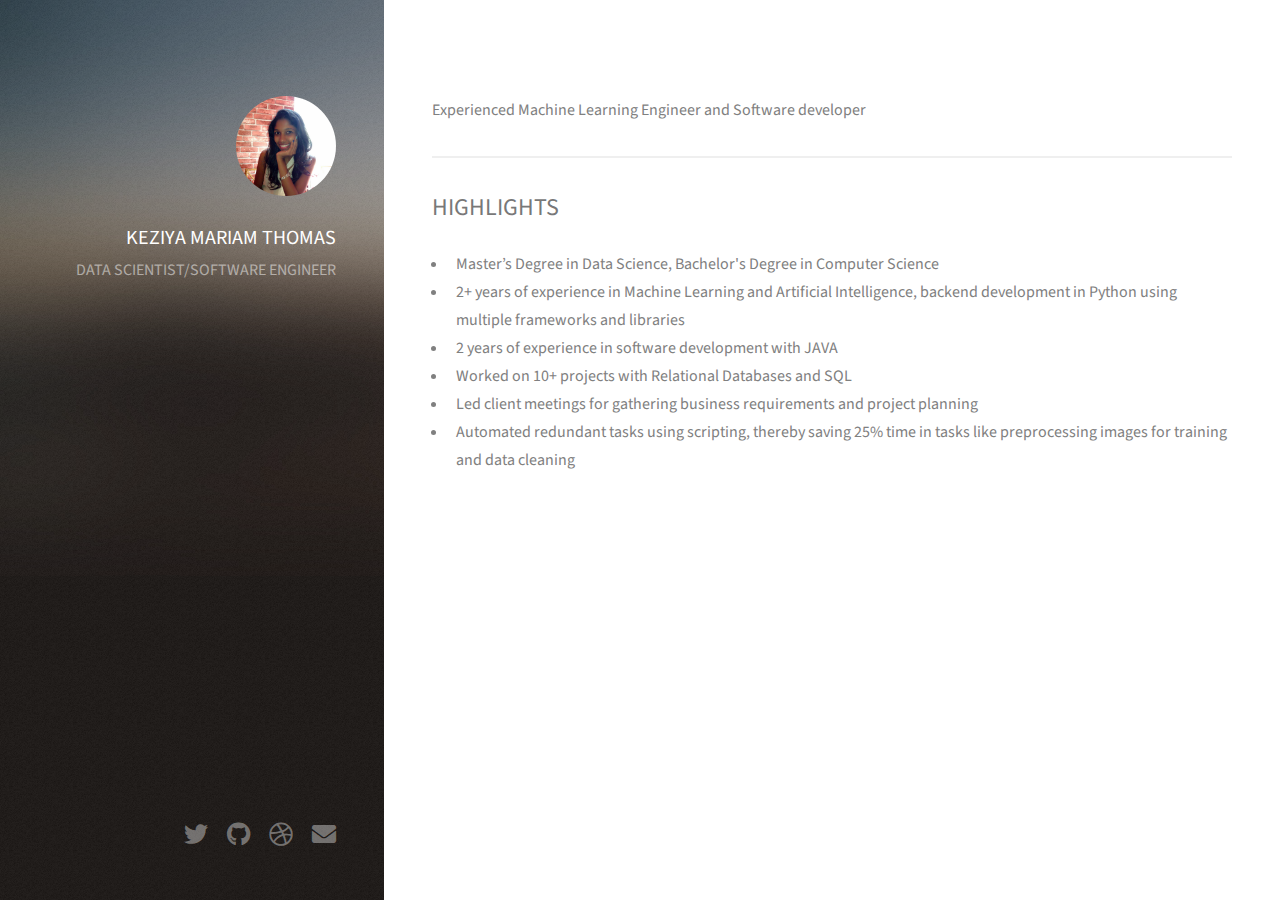
==== commit 912a6c58: "Changes to home page" ====
--- a/resume.html
+++ b/resume.html
@@ -29,28 +29,13 @@
 		<!-- Main -->
 			<div id="main">
                 <section id="one">
-                    <!-- <header class="major">
-                        <h2>Ipsum lorem dolor aliquam ante commodo<br />
-                        magna sed accumsan arcu neque.</h2>   
-                    </header> -->
                     <p>Experienced Machine Learning Engineer and Software developer</p>
-                    <!-- <hr> -->
-                    <!-- <p>Accumsan orci faucibus id eu lorem semper. Eu ac iaculis ac nunc nisi lorem vulputate lorem neque cubilia ac in adipiscing in curae lobortis tortor primis integer massa adipiscing id nisi accumsan pellentesque commodo blandit enim arcu non at amet id arcu magna. Accumsan orci faucibus id eu lorem semper nunc nisi lorem vulputate lorem neque cubilia.</p> -->
-                    <!-- <ul class="actions">
-                        <li><a href="resume.html" class="button">Resume</a></li>
-                    </ul> -->
                 </section>
 
                 <section id="two">
                     <h2>HIGHLIGHTS</h2>
                     <div class="highlight">
                         <ul id="highlights-points">
-                            <li>Master’s Degree in Data Science, Bachelor's Degree in Computer Science</li>
-                            <li>2+ years of experience in Machine Learning and Artificial Intelligence, backend development in Python using multiple frameworks and libraries</li>
-                            <li>2 years of experience in software development with JAVA</li>
-                            <li>Worked on 10+ projects with Relational Databases and SQL</li>
-                            <li>Led client meetings for gathering business requirements and project planning</li>
-                            <li></li>
                         </ul>
                     </div>
                 </section>
@@ -83,44 +68,18 @@
 	
     
     <script>
-        // $.get("./Highlights.txt").
-        // then(x => $("#highlights-points").html("<li>" + x.split('\n').join('</li><li>') + "</li>"))
-        
-        // $.support.cors = true;
-        // $.ajax({
-        //     url: "Highlights.txt",
-        //     dataType: "text",
-        //     cors: true ,
-        //     crossDomain: true,
-        //     secure: true,
-        //     headers: {
-        //         'Access-Control-Allow-Origin': '*',
-        //     },
-        //     success : function (data) {
-        //         $html = "";
-        //         var lines = data.split("\n");
-        //         for (var i = 0, len = lines.length; i < len; i++) {
-        //             $html += '<li>'+lines[i]+'</li>';
-        //         }
-        //         console.log($html)
-        //         $('#highlights-points').append($html);
-        //     }
-        // });
-        // console.log($html)
-
         async function loadHighlights(url){
             text = await fetch(url);
             displayText(await text.text());
         }
         function displayText(data){
-            console.log(data);
-            // $html = "";
-            // var lines = data.split("\n");
-            // for (var i = 0, len = lines.length; i < len; i++) {
-            //     $html += '<li>'+lines[i]+'</li>';
-            // }
-            // console.log($html)
-            // $('#highlights-points').append($html);
+            // console.log(data);
+            $html = "";
+            var lines = data.split("\n");
+            for (var i = 0, len = lines.length; i < len; i++) {
+                $html += '<li>'+lines[i]+'</li>';
+            }
+            $('#highlights-points').append($html);
         }
         loadHighlights("./Highlights.txt");
     </script>
--- a/assets/css/resume.css
+++ b/assets/css/resume.css
@@ -2574,6 +2574,8 @@
 			line-height: 1.5em;
 			margin: 0;
 		}
+		
+
 
 /* Header */
 
